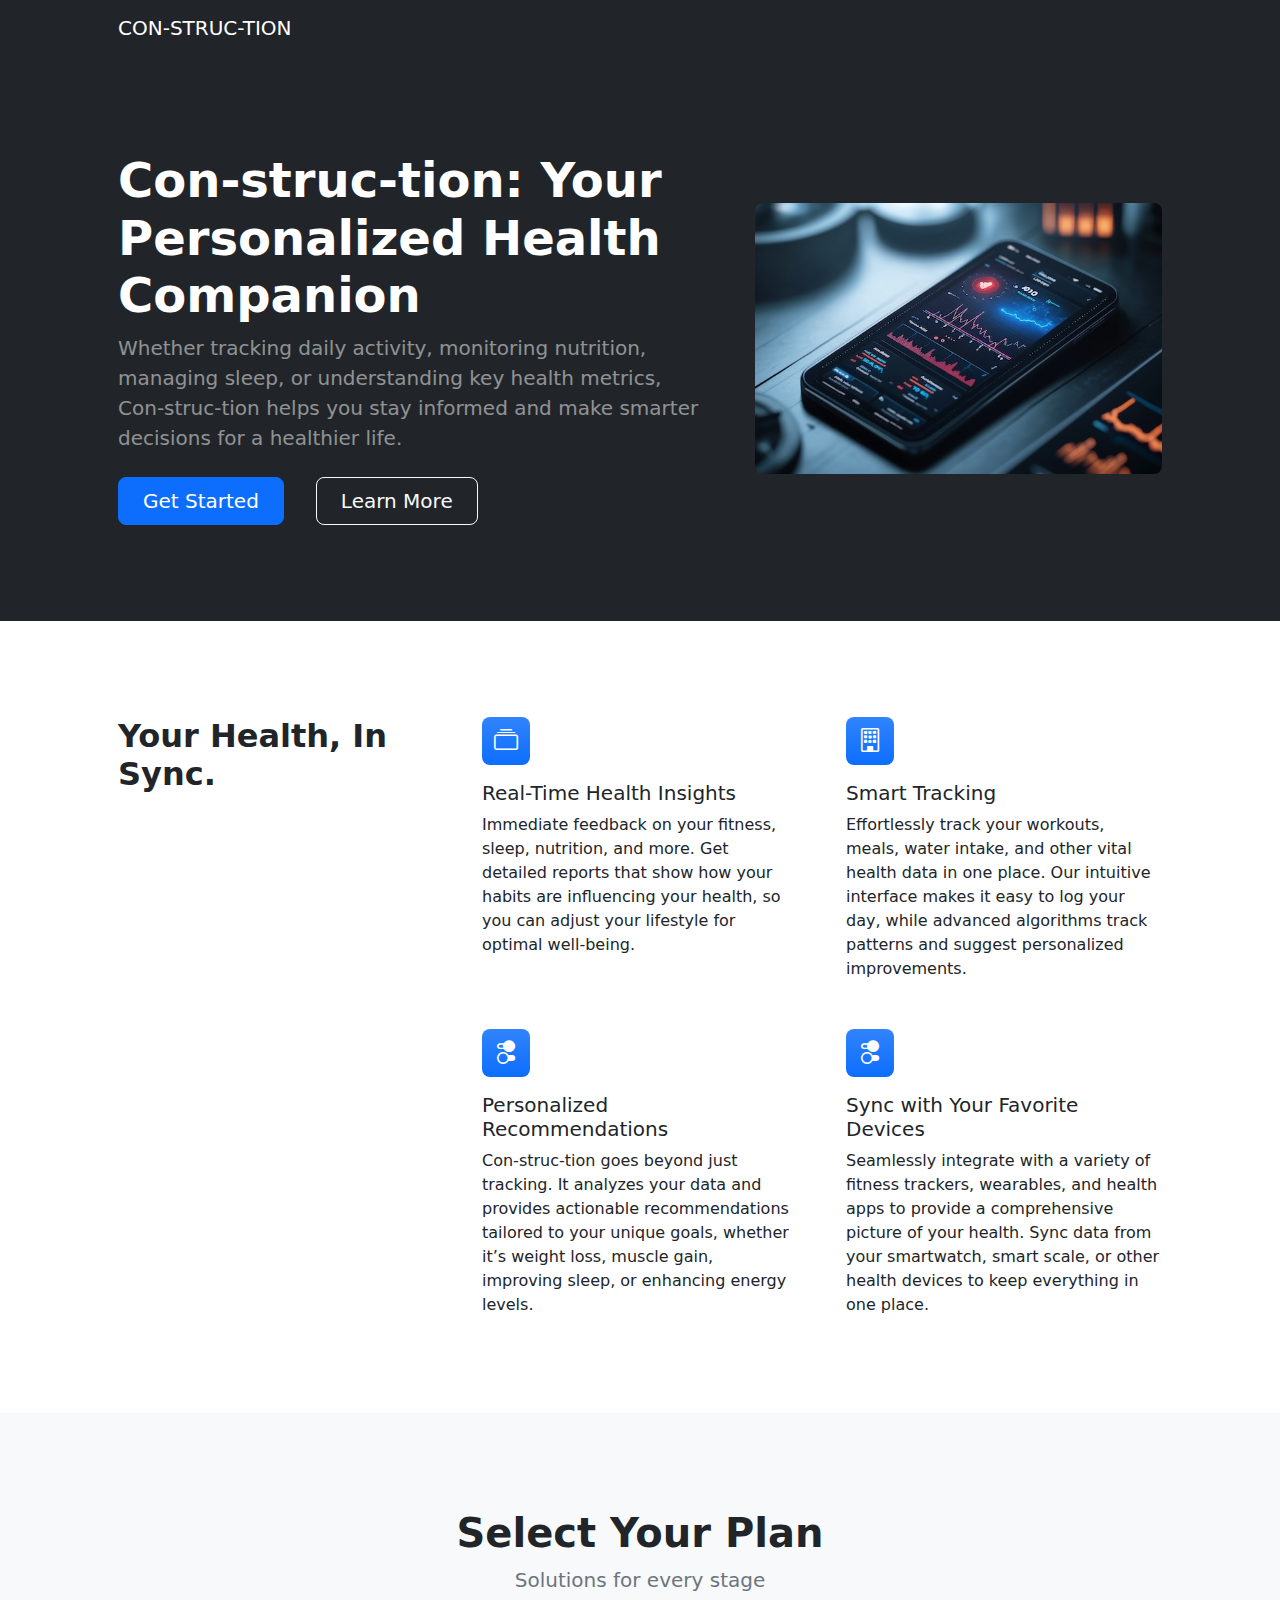
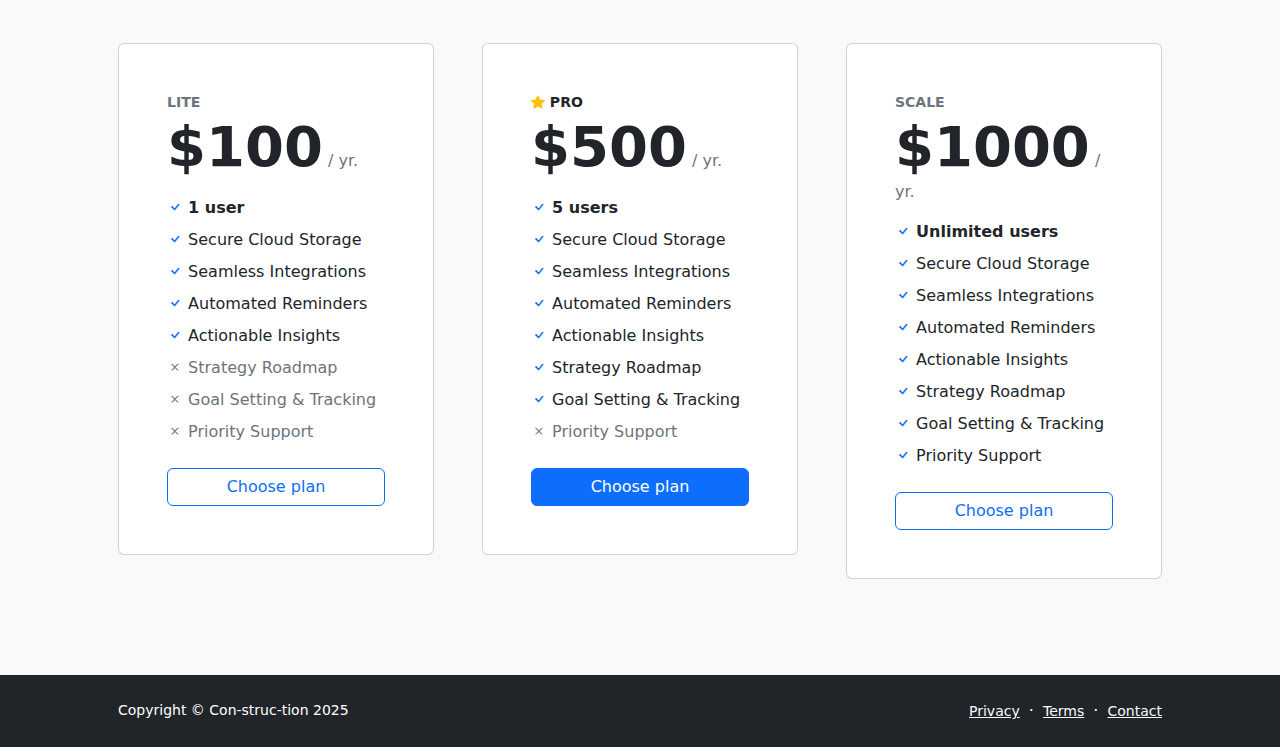
==== index.html @ 45d23bf6 "update" ====
<!DOCTYPE html>
<html lang="en">
    <head>
        <meta charset="utf-8" />
        <meta name="viewport" content="width=device-width, initial-scale=1, shrink-to-fit=no" />
        <meta name="description" content="" />
        <meta name="author" content="" />
        <title>CON-STRUC-TION</title>
        <!-- Favicon-->
        <link rel="icon" type="image/x-icon" href="assets/favicon.png" />
        <!-- Bootstrap icons-->
        <link href="https://cdn.jsdelivr.net/npm/bootstrap-icons@1.5.0/font/bootstrap-icons.css" rel="stylesheet" />
        <!-- Core theme CSS (includes Bootstrap)-->
        <link href="css/styles.css" rel="stylesheet" />
    </head>
    <body class="d-flex flex-column h-100">
        <main class="flex-shrink-0">
            <!-- Navigation-->
            <nav class="navbar navbar-expand-lg navbar-dark bg-dark">
                <div class="container px-5">
                    <a class="navbar-brand" href="index.html">CON-STRUC-TION</a>
                    <button class="navbar-toggler" type="button" data-bs-toggle="collapse" data-bs-target="#navbarSupportedContent" aria-controls="navbarSupportedContent" aria-expanded="false" aria-label="Toggle navigation"><span class="navbar-toggler-icon"></span></button>
                </div>
            </nav>
            <!-- Header-->
            <header class="bg-dark py-5">
                <div class="container px-5">
                    <div class="row gx-5 align-items-center justify-content-center">
                        <div class="col-lg-8 col-xl-7 col-xxl-6">
                            <div class="my-5 text-center text-xl-start">
                                <h1 class="display-5 fw-bolder text-white mb-2">Con-struc-tion: Your Personalized Health Companion</h1>
                                <p class="lead fw-normal text-white-50 mb-4">Whether tracking daily activity, monitoring nutrition, managing sleep, or understanding key health metrics, Con-struc-tion helps you stay informed and make smarter decisions for a healthier life.</p>
                                <div class="d-grid gap-3 d-sm-flex justify-content-sm-center justify-content-xl-start">
                                    <a class="btn btn-primary btn-lg px-4 me-sm-3" href="#pricing">Get Started</a>
                                    <a class="btn btn-outline-light btn-lg px-4" href="#features">Learn More</a>
                                </div>
                            </div>
                        </div>
                        <div class="col-xl-5 col-xxl-6 d-none d-xl-block text-center"><img class="img-fluid rounded-3 my-5" src="assets/mockup.jpg" alt="..." /></div>
                    </div>
                </div>
            </header>
            <!-- Features section-->
            <section class="py-5" id="features">
                <div class="container px-5 my-5">
                    <div class="row gx-5">
                        <div class="col-lg-4 mb-5 mb-lg-0"><h2 class="fw-bolder mb-0">Your Health, In Sync.</h2></div>
                        <div class="col-lg-8">
                            <div class="row gx-5 row-cols-1 row-cols-md-2">
                                <div class="col mb-5 h-100">
                                    <div class="feature bg-primary bg-gradient text-white rounded-3 mb-3"><i class="bi bi-collection"></i></div>
                                    <h2 class="h5">Real-Time Health Insights</h2>
                                    <p class="mb-0">Immediate feedback on your fitness, sleep, nutrition, and more. Get detailed reports that show how your habits are influencing your health, so you can adjust your lifestyle for optimal well-being.</p>
                                </div>
                                <div class="col mb-5 h-100">
                                    <div class="feature bg-primary bg-gradient text-white rounded-3 mb-3"><i class="bi bi-building"></i></div>
                                    <h2 class="h5">Smart Tracking</h2>
                                    <p class="mb-0">Effortlessly track your workouts, meals, water intake, and other vital health data in one place. Our intuitive interface makes it easy to log your day, while advanced algorithms track patterns and suggest personalized improvements.</p>
                                </div>
                                <div class="col mb-5 mb-md-0 h-100">
                                    <div class="feature bg-primary bg-gradient text-white rounded-3 mb-3"><i class="bi bi-toggles2"></i></div>
                                    <h2 class="h5">Personalized Recommendations</h2>
                                    <p class="mb-0">Con-struc-tion goes beyond just tracking. It analyzes your data and provides actionable recommendations tailored to your unique goals, whether it’s weight loss, muscle gain, improving sleep, or enhancing energy levels.</p>
                                </div>
                                <div class="col h-100">
                                    <div class="feature bg-primary bg-gradient text-white rounded-3 mb-3"><i class="bi bi-toggles2"></i></div>
                                    <h2 class="h5">Sync with Your Favorite Devices</h2>
                                    <p class="mb-0">Seamlessly integrate with a variety of fitness trackers, wearables, and health apps to provide a comprehensive picture of your health. Sync data from your smartwatch, smart scale, or other health devices to keep everything in one place.</p>
                                </div>
                            </div>
                        </div>
                    </div>
                </div>
            </section>
            <!-- Pricing section-->
            <section class="bg-light py-5" id="pricing">
                <div class="container px-5 my-5">
                    <div class="text-center mb-5">
                        <h1 class="fw-bolder">Select Your Plan</h1>
                        <p class="lead fw-normal text-muted mb-0">Solutions for every stage</p>
                    </div>
                    <div class="row gx-5 justify-content-center">
                        <!-- Pricing card free-->
                        <div class="col-lg-6 col-xl-4">
                            <div class="card mb-5 mb-xl-0">
                                <div class="card-body p-5">
                                    <div class="small text-uppercase fw-bold text-muted">Lite</div>
                                    <div class="mb-3">
                                        <span class="display-4 fw-bold">$100</span>
                                        <span class="text-muted">/ yr.</span>
                                    </div>
                                    <ul class="list-unstyled mb-4">
                                        <li class="mb-2">
                                            <i class="bi bi-check text-primary"></i>
                                            <strong>1 user</strong>
                                        </li>
                                        <li class="mb-2">
                                            <i class="bi bi-check text-primary"></i>
                                            Secure Cloud Storage
                                        </li>
                                        <li class="mb-2">
                                            <i class="bi bi-check text-primary"></i>
                                            Seamless Integrations
                                        </li>
                                        <li class="mb-2">
                                            <i class="bi bi-check text-primary"></i>
                                            Automated Reminders
                                        </li>
                                        <li class="mb-2">
                                            <i class="bi bi-check text-primary"></i>
                                            Actionable Insights
                                        </li>
                                        <li class="mb-2 text-muted">
                                            <i class="bi bi-x"></i>
                                            Strategy Roadmap 
                                        </li>
                                        <li class="mb-2 text-muted">
                                            <i class="bi bi-x"></i>
                                            Goal Setting & Tracking
                                        </li>
                                        <li class="mb-2 text-muted">
                                            <i class="bi bi-x"></i>
                                            Priority Support
                                        </li>
                                    </ul>
                                    <div class="d-grid"><a class="btn btn-outline-primary" href="https://buy.stripe.com/28oaI07kj7Fk07eeUW">Choose plan</a></div>
                                </div>
                            </div>
                        </div>
                        <!-- Pricing card pro-->
                        <div class="col-lg-6 col-xl-4">
                            <div class="card mb-5 mb-xl-0">
                                <div class="card-body p-5">
                                    <div class="small text-uppercase fw-bold">
                                        <i class="bi bi-star-fill text-warning"></i>
                                        Pro
                                    </div>
                                    <div class="mb-3">
                                        <span class="display-4 fw-bold">$500</span>
                                        <span class="text-muted">/ yr.</span>
                                    </div>
                                    <ul class="list-unstyled mb-4">
                                        <li class="mb-2">
                                            <i class="bi bi-check text-primary"></i>
                                            <strong>5 users</strong>
                                        </li>
                                        <li class="mb-2">
                                            <i class="bi bi-check text-primary"></i>
                                            Secure Cloud Storage
                                        </li>
                                        <li class="mb-2">
                                            <i class="bi bi-check text-primary"></i>
                                            Seamless Integrations
                                        </li>
                                        <li class="mb-2">
                                            <i class="bi bi-check text-primary"></i>
                                            Automated Reminders
                                        </li>
                                        <li class="mb-2">
                                            <i class="bi bi-check text-primary"></i>
                                            Actionable Insights
                                        </li>
                                        <li class="mb-2">
                                            <i class="bi bi-check text-primary"></i>
                                            Strategy Roadmap 
                                        </li>
                                        <li class="mb-2">
                                            <i class="bi bi-check text-primary"></i>
                                            Goal Setting & Tracking
                                        </li>
                                        <li class="mb-2 text-muted">
                                            <i class="bi bi-x"></i>
                                            Priority Support
                                        </li>
                                    </ul>
                                    <div class="d-grid"><a class="btn btn-primary" href="https://buy.stripe.com/9AQ03m3432l0dY47st">Choose plan</a></div>
                                </div>
                            </div>
                        </div>
                        <!-- Pricing card enterprise-->
                        <div class="col-lg-6 col-xl-4">
                            <div class="card">
                                <div class="card-body p-5">
                                    <div class="small text-uppercase fw-bold text-muted">Scale</div>
                                    <div class="mb-3">
                                        <span class="display-4 fw-bold">$1000</span>
                                        <span class="text-muted">/ yr.</span>
                                    </div>
                                    <ul class="list-unstyled mb-4">
                                        <li class="mb-2">
                                            <i class="bi bi-check text-primary"></i>
                                            <strong>Unlimited users</strong>
                                        </li>
                                        <li class="mb-2">
                                            <i class="bi bi-check text-primary"></i>
                                            Secure Cloud Storage
                                        </li>
                                        <li class="mb-2">
                                            <i class="bi bi-check text-primary"></i>
                                            Seamless Integrations
                                        </li>
                                        <li class="mb-2">
                                            <i class="bi bi-check text-primary"></i>
                                            Automated Reminders
                                        </li>
                                        <li class="mb-2">
                                            <i class="bi bi-check text-primary"></i>
                                            Actionable Insights
                                        </li>
                                        <li class="mb-2">
                                            <i class="bi bi-check text-primary"></i>
                                            Strategy Roadmap 
                                        </li>
                                        <li class="mb-2">
                                            <i class="bi bi-check text-primary"></i>
                                            Goal Setting & Tracking
                                        </li>
                                        <li class="mb-2">
                                            <i class="bi bi-check text-primary"></i>
                                            Priority Support
                                        </li>
                                    </ul>
                                    <div class="d-grid"><a class="btn btn-outline-primary" href="https://buy.stripe.com/14k8zSdIHf7M7zG8ww">Choose plan</a></div>
                                </div>
                            </div>
                        </div>
                    </div>
                </div>
            </section>
            <!-- Blog preview section
            <section class="py-5">
                <div class="container px-5 my-5">
                    <div class="row gx-5 justify-content-center">
                        <div class="col-lg-8 col-xl-6">
                            <div class="text-center">
                                <h2 class="fw-bolder">From our blog</h2>
                                <p class="lead fw-normal text-muted mb-5">Lorem ipsum, dolor sit amet consectetur adipisicing elit. Eaque fugit ratione dicta mollitia. Officiis ad.</p>
                            </div>
                        </div>
                    </div>
                    <div class="row gx-5">
                        <div class="col-lg-4 mb-5">
                            <div class="card h-100 shadow border-0">
                                <img class="card-img-top" src="https://dummyimage.com/600x350/ced4da/6c757d" alt="..." />
                                <div class="card-body p-4">
                                    <div class="badge bg-primary bg-gradient rounded-pill mb-2">News</div>
                                    <a class="text-decoration-none link-dark stretched-link" href="#!"><h5 class="card-title mb-3">Blog post title</h5></a>
                                    <p class="card-text mb-0">Some quick example text to build on the card title and make up the bulk of the card's content.</p>
                                </div>
                                <div class="card-footer p-4 pt-0 bg-transparent border-top-0">
                                    <div class="d-flex align-items-end justify-content-between">
                                        <div class="d-flex align-items-center">
                                            <img class="rounded-circle me-3" src="https://dummyimage.com/40x40/ced4da/6c757d" alt="..." />
                                            <div class="small">
                                                <div class="fw-bold">Kelly Rowan</div>
                                                <div class="text-muted">March 12, 2023 &middot; 6 min read</div>
                                            </div>
                                        </div>
                                    </div>
                                </div>
                            </div>
                        </div>
                        <div class="col-lg-4 mb-5">
                            <div class="card h-100 shadow border-0">
                                <img class="card-img-top" src="https://dummyimage.com/600x350/adb5bd/495057" alt="..." />
                                <div class="card-body p-4">
                                    <div class="badge bg-primary bg-gradient rounded-pill mb-2">Media</div>
                                    <a class="text-decoration-none link-dark stretched-link" href="#!"><h5 class="card-title mb-3">Another blog post title</h5></a>
                                    <p class="card-text mb-0">This text is a bit longer to illustrate the adaptive height of each card. Some quick example text to build on the card title and make up the bulk of the card's content.</p>
                                </div>
                                <div class="card-footer p-4 pt-0 bg-transparent border-top-0">
                                    <div class="d-flex align-items-end justify-content-between">
                                        <div class="d-flex align-items-center">
                                            <img class="rounded-circle me-3" src="https://dummyimage.com/40x40/ced4da/6c757d" alt="..." />
                                            <div class="small">
                                                <div class="fw-bold">Josiah Barclay</div>
                                                <div class="text-muted">March 23, 2023 &middot; 4 min read</div>
                                            </div>
                                        </div>
                                    </div>
                                </div>
                            </div>
                        </div>
                        <div class="col-lg-4 mb-5">
                            <div class="card h-100 shadow border-0">
                                <img class="card-img-top" src="https://dummyimage.com/600x350/6c757d/343a40" alt="..." />
                                <div class="card-body p-4">
                                    <div class="badge bg-primary bg-gradient rounded-pill mb-2">News</div>
                                    <a class="text-decoration-none link-dark stretched-link" href="#!"><h5 class="card-title mb-3">The last blog post title is a little bit longer than the others</h5></a>
                                    <p class="card-text mb-0">Some more quick example text to build on the card title and make up the bulk of the card's content.</p>
                                </div>
                                <div class="card-footer p-4 pt-0 bg-transparent border-top-0">
                                    <div class="d-flex align-items-end justify-content-between">
                                        <div class="d-flex align-items-center">
                                            <img class="rounded-circle me-3" src="https://dummyimage.com/40x40/ced4da/6c757d" alt="..." />
                                            <div class="small">
                                                <div class="fw-bold">Evelyn Martinez</div>
                                                <div class="text-muted">April 2, 2023 &middot; 10 min read</div>
                                            </div>
                                        </div>
                                    </div>
                                </div>
                            </div>
                        </div>
                    </div>
                    <!-- Call to action
                    <aside class="bg-primary bg-gradient rounded-3 p-4 p-sm-5 mt-5">
                        <div class="d-flex align-items-center justify-content-between flex-column flex-xl-row text-center text-xl-start">
                            <div class="mb-4 mb-xl-0">
                                <div class="fs-3 fw-bold text-white">New products, delivered to you.</div>
                                <div class="text-white-50">Sign up for our newsletter for the latest updates.</div>
                            </div>
                            <div class="ms-xl-4">
                                <div class="input-group mb-2">
                                    <input class="form-control" type="text" placeholder="Email address..." aria-label="Email address..." aria-describedby="button-newsletter" />
                                    <button class="btn btn-outline-light" id="button-newsletter" type="button">Sign up</button>
                                </div>
                                <div class="small text-white-50">We care about privacy, and will never share your data.</div>
                            </div>
                        </div>
                    </aside>
                </div>
            </section-->
        </main>
        <!-- Footer-->
        <footer class="bg-dark py-4 mt-auto">
            <div class="container px-5">
                <div class="row align-items-center justify-content-between flex-column flex-sm-row">
                    <div class="col-auto"><div class="small m-0 text-white">Copyright &copy; Con-struc-tion 2025</div></div>
                    <div class="col-auto">
                        <a class="link-light small" href="#!">Privacy</a>
                        <span class="text-white mx-1">&middot;</span>
                        <a class="link-light small" href="#!">Terms</a>
                        <span class="text-white mx-1">&middot;</span>
                        <a class="link-light small" href="mailto:nolan@nolan-smith.com">Contact</a>
                    </div>
                </div>
            </div>
        </footer>
        <!-- Bootstrap core JS-->
        <script src="https://cdn.jsdelivr.net/npm/bootstrap@5.2.3/dist/js/bootstrap.bundle.min.js"></script>
        <!-- Core theme JS-->
        <script src="js/scripts.js"></script>
        <!-- Stripe Pricing-->
        <script async src=“https://js.stripe.com/v3/pricing-table.js”></script>
    </body>
</html>
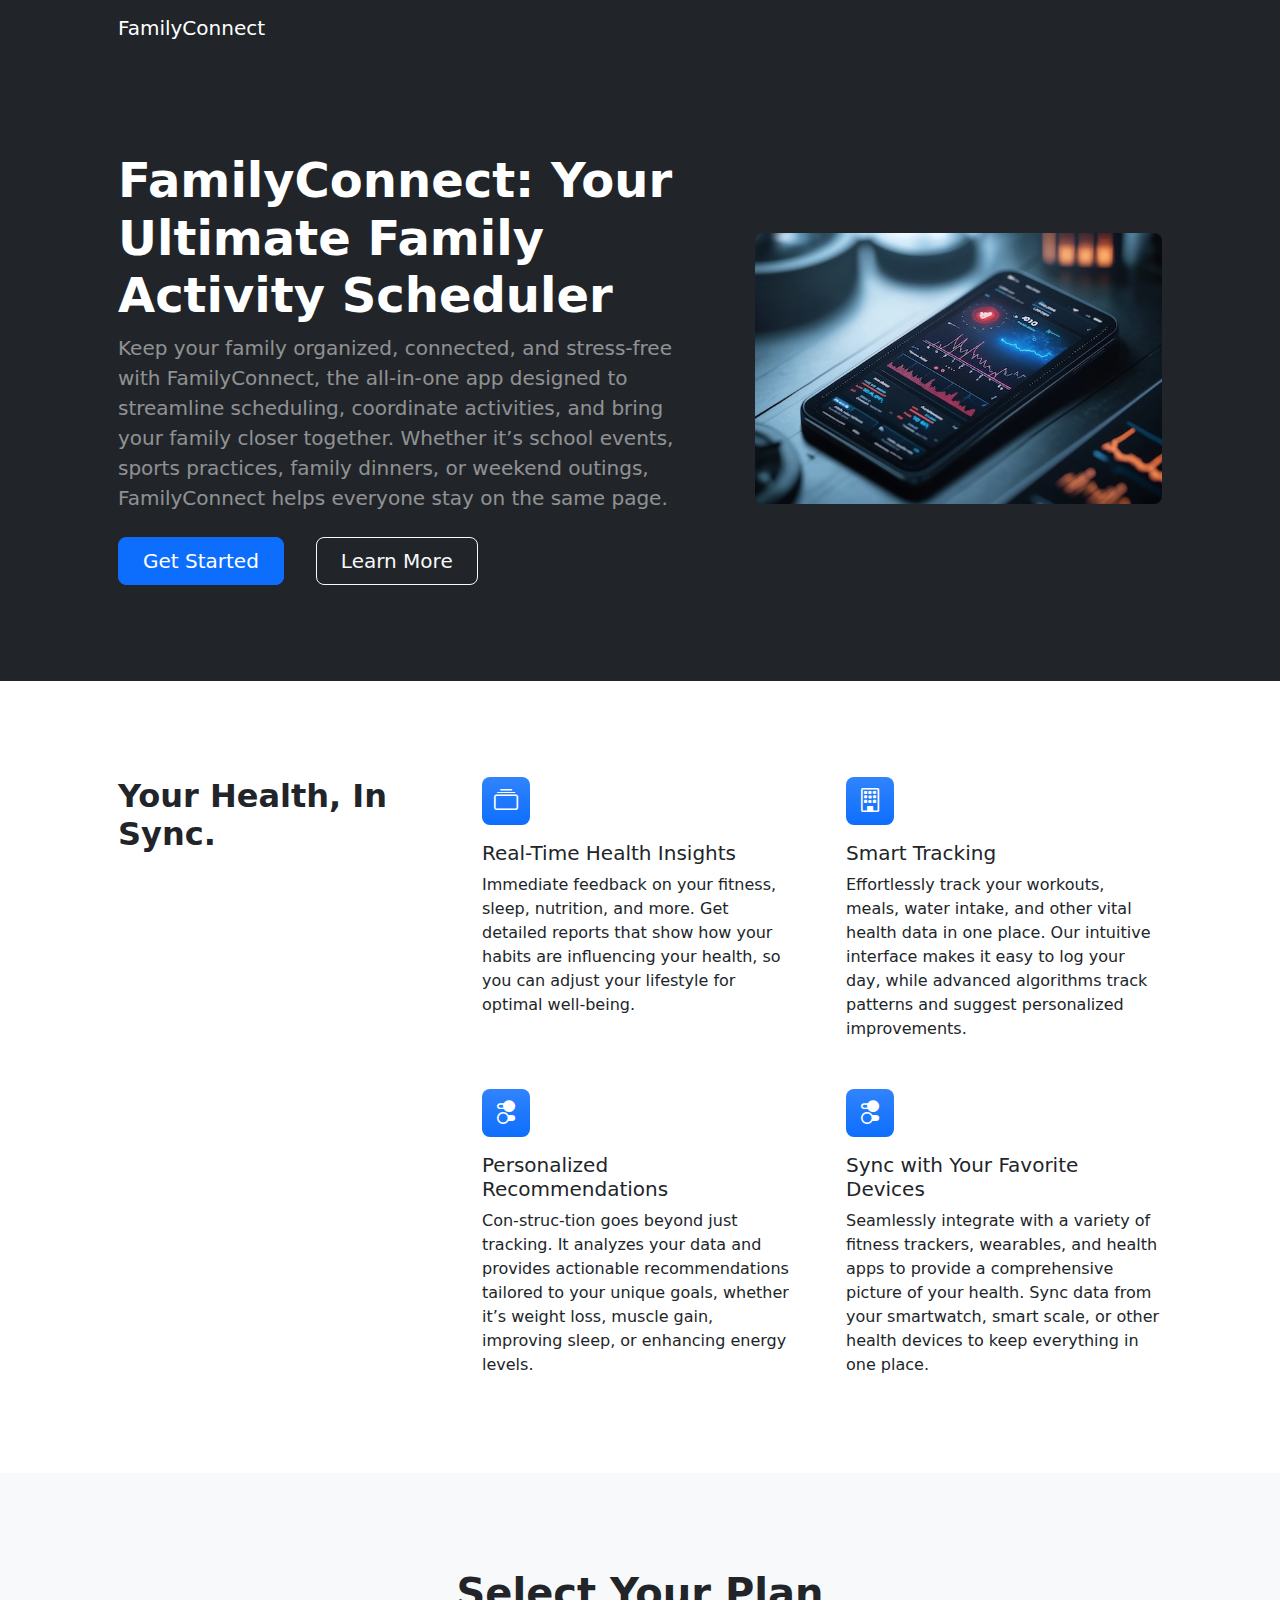
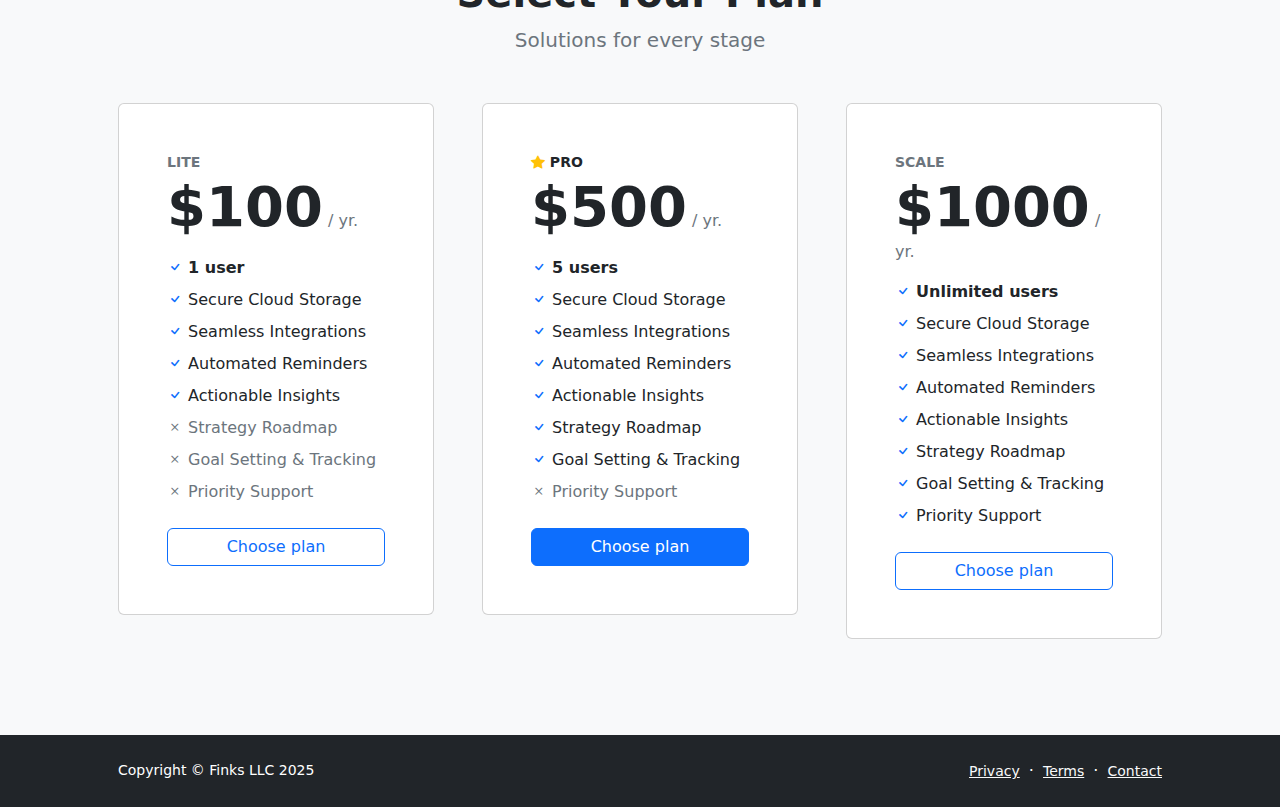
==== commit 49a2d1b1: "update" ====
--- a/index.html
+++ b/index.html
@@ -5,7 +5,7 @@
         <meta name="viewport" content="width=device-width, initial-scale=1, shrink-to-fit=no" />
         <meta name="description" content="" />
         <meta name="author" content="" />
-        <title>CON-STRUC-TION</title>
+        <title>FamilyConnect</title>
         <!-- Favicon-->
         <link rel="icon" type="image/x-icon" href="assets/favicon.png" />
         <!-- Bootstrap icons-->
@@ -18,7 +18,7 @@
             <!-- Navigation-->
             <nav class="navbar navbar-expand-lg navbar-dark bg-dark">
                 <div class="container px-5">
-                    <a class="navbar-brand" href="index.html">CON-STRUC-TION</a>
+                    <a class="navbar-brand" href="index.html">FamilyConnect</a>
                     <button class="navbar-toggler" type="button" data-bs-toggle="collapse" data-bs-target="#navbarSupportedContent" aria-controls="navbarSupportedContent" aria-expanded="false" aria-label="Toggle navigation"><span class="navbar-toggler-icon"></span></button>
                 </div>
             </nav>
@@ -28,8 +28,8 @@
                     <div class="row gx-5 align-items-center justify-content-center">
                         <div class="col-lg-8 col-xl-7 col-xxl-6">
                             <div class="my-5 text-center text-xl-start">
-                                <h1 class="display-5 fw-bolder text-white mb-2">Con-struc-tion: Your Personalized Health Companion</h1>
-                                <p class="lead fw-normal text-white-50 mb-4">Whether tracking daily activity, monitoring nutrition, managing sleep, or understanding key health metrics, Con-struc-tion helps you stay informed and make smarter decisions for a healthier life.</p>
+                                <h1 class="display-5 fw-bolder text-white mb-2">FamilyConnect: Your Ultimate Family Activity Scheduler</h1>
+                                <p class="lead fw-normal text-white-50 mb-4">Keep your family organized, connected, and stress-free with FamilyConnect, the all-in-one app designed to streamline scheduling, coordinate activities, and bring your family closer together. Whether it’s school events, sports practices, family dinners, or weekend outings, FamilyConnect helps everyone stay on the same page.</p>
                                 <div class="d-grid gap-3 d-sm-flex justify-content-sm-center justify-content-xl-start">
                                     <a class="btn btn-primary btn-lg px-4 me-sm-3" href="#pricing">Get Started</a>
                                     <a class="btn btn-outline-light btn-lg px-4" href="#features">Learn More</a>
@@ -326,13 +326,13 @@
         <footer class="bg-dark py-4 mt-auto">
             <div class="container px-5">
                 <div class="row align-items-center justify-content-between flex-column flex-sm-row">
-                    <div class="col-auto"><div class="small m-0 text-white">Copyright &copy; Con-struc-tion 2025</div></div>
+                    <div class="col-auto"><div class="small m-0 text-white">Copyright &copy; Finks LLC 2025</div></div>
                     <div class="col-auto">
                         <a class="link-light small" href="#!">Privacy</a>
                         <span class="text-white mx-1">&middot;</span>
                         <a class="link-light small" href="#!">Terms</a>
                         <span class="text-white mx-1">&middot;</span>
-                        <a class="link-light small" href="mailto:nolan@nolan-smith.com">Contact</a>
+                        <a class="link-light small" href="mailto:thefinkenbinders@gmail.com">Contact</a>
                     </div>
                 </div>
             </div>
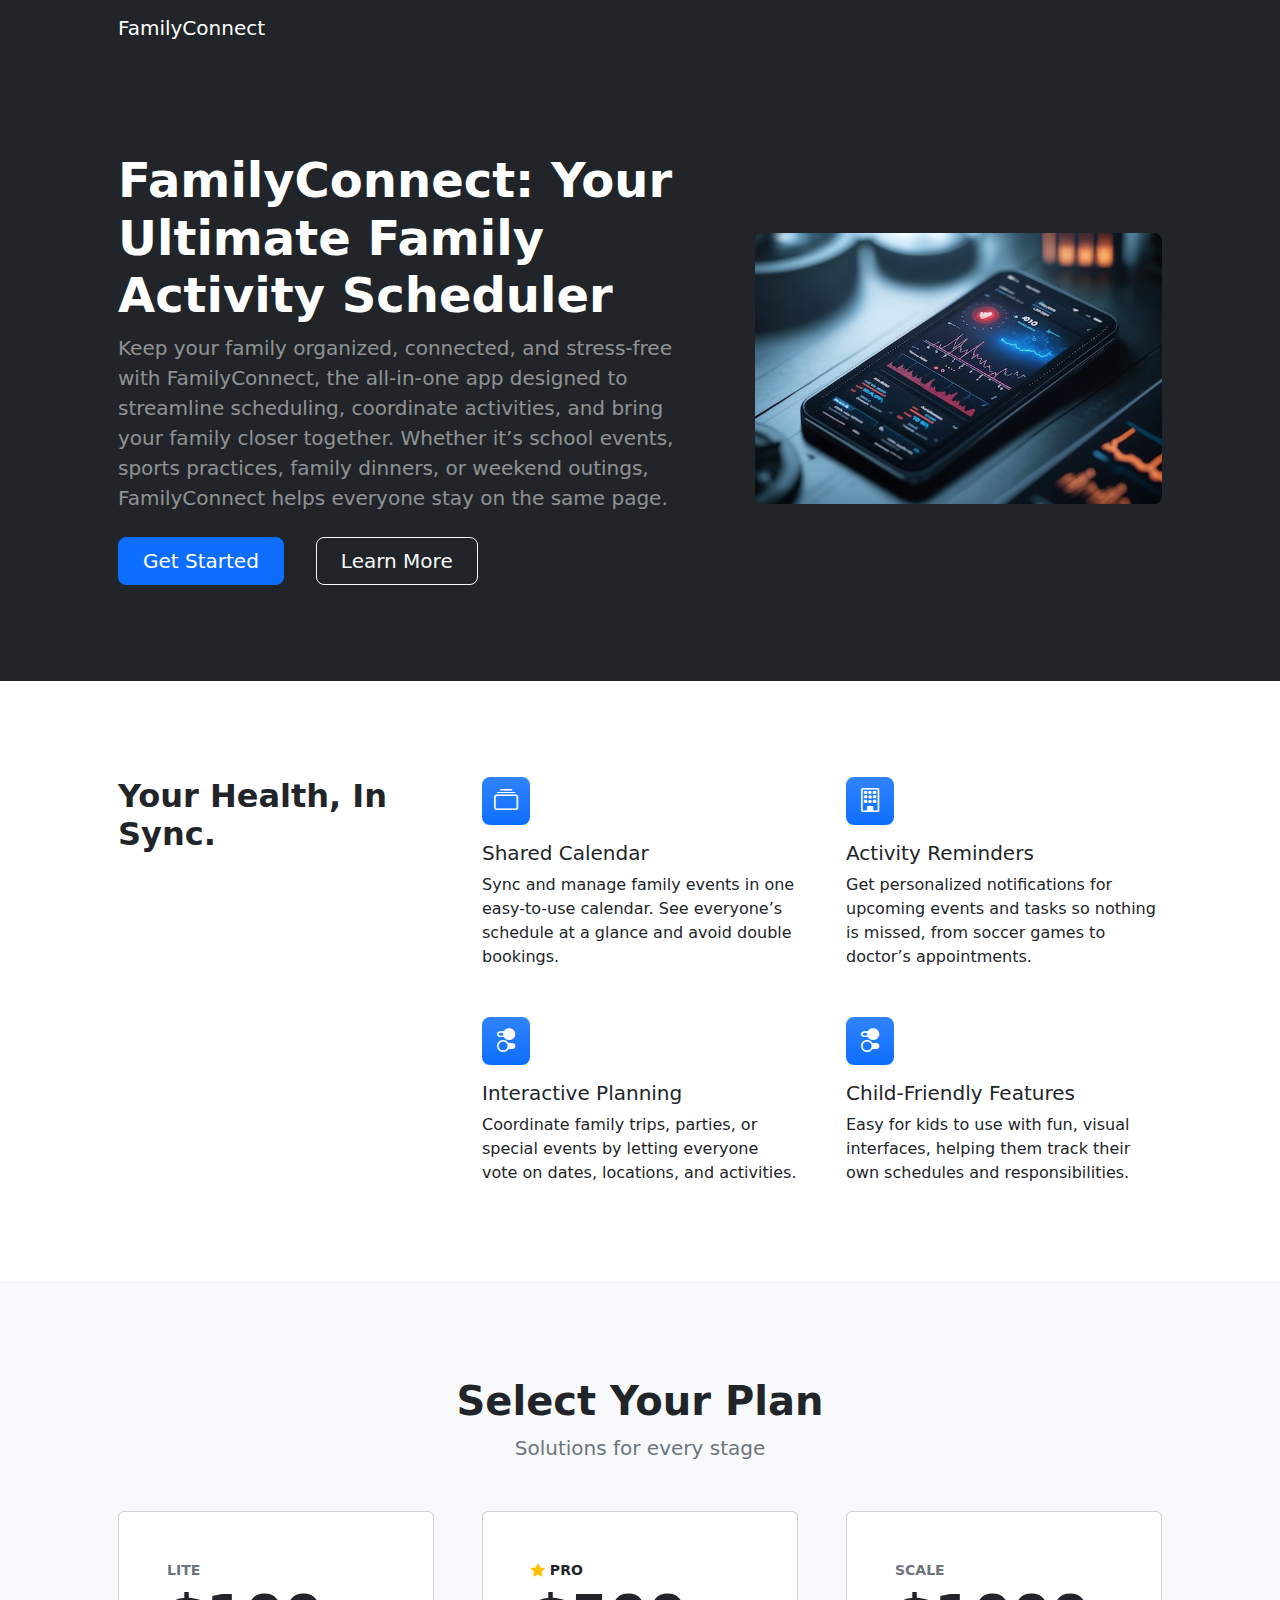
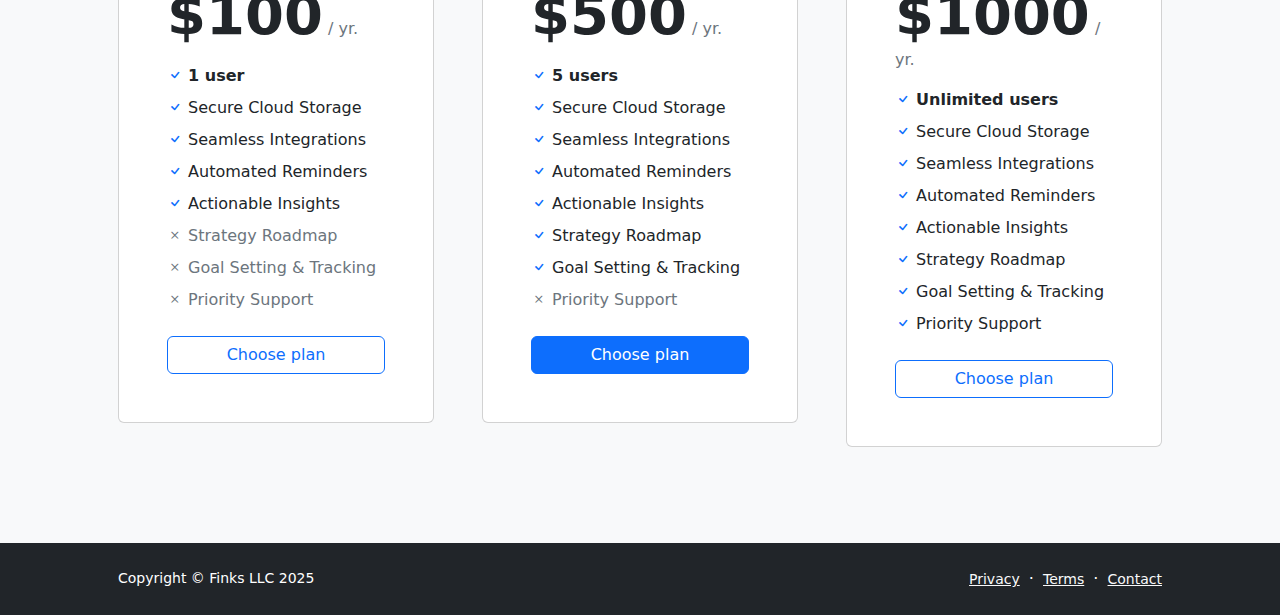
==== commit 77854597: "Update index.html" ====
--- a/index.html
+++ b/index.html
@@ -49,23 +49,23 @@
                             <div class="row gx-5 row-cols-1 row-cols-md-2">
                                 <div class="col mb-5 h-100">
                                     <div class="feature bg-primary bg-gradient text-white rounded-3 mb-3"><i class="bi bi-collection"></i></div>
-                                    <h2 class="h5">Real-Time Health Insights</h2>
-                                    <p class="mb-0">Immediate feedback on your fitness, sleep, nutrition, and more. Get detailed reports that show how your habits are influencing your health, so you can adjust your lifestyle for optimal well-being.</p>
+                                    <h2 class="h5">Shared Calendar</h2>
+                                    <p class="mb-0">Sync and manage family events in one easy-to-use calendar. See everyone’s schedule at a glance and avoid double bookings.</p>
                                 </div>
                                 <div class="col mb-5 h-100">
                                     <div class="feature bg-primary bg-gradient text-white rounded-3 mb-3"><i class="bi bi-building"></i></div>
-                                    <h2 class="h5">Smart Tracking</h2>
-                                    <p class="mb-0">Effortlessly track your workouts, meals, water intake, and other vital health data in one place. Our intuitive interface makes it easy to log your day, while advanced algorithms track patterns and suggest personalized improvements.</p>
+                                    <h2 class="h5">Activity Reminders</h2>
+                                    <p class="mb-0">Get personalized notifications for upcoming events and tasks so nothing is missed, from soccer games to doctor’s appointments.</p>
                                 </div>
                                 <div class="col mb-5 mb-md-0 h-100">
                                     <div class="feature bg-primary bg-gradient text-white rounded-3 mb-3"><i class="bi bi-toggles2"></i></div>
-                                    <h2 class="h5">Personalized Recommendations</h2>
-                                    <p class="mb-0">Con-struc-tion goes beyond just tracking. It analyzes your data and provides actionable recommendations tailored to your unique goals, whether it’s weight loss, muscle gain, improving sleep, or enhancing energy levels.</p>
+                                    <h2 class="h5">Interactive Planning</h2>
+                                    <p class="mb-0">Coordinate family trips, parties, or special events by letting everyone vote on dates, locations, and activities.</p>
                                 </div>
                                 <div class="col h-100">
                                     <div class="feature bg-primary bg-gradient text-white rounded-3 mb-3"><i class="bi bi-toggles2"></i></div>
-                                    <h2 class="h5">Sync with Your Favorite Devices</h2>
-                                    <p class="mb-0">Seamlessly integrate with a variety of fitness trackers, wearables, and health apps to provide a comprehensive picture of your health. Sync data from your smartwatch, smart scale, or other health devices to keep everything in one place.</p>
+                                    <h2 class="h5">Child-Friendly Features</h2>
+                                    <p class="mb-0">Easy for kids to use with fun, visual interfaces, helping them track their own schedules and responsibilities.</p>
                                 </div>
                             </div>
                         </div>
@@ -123,7 +123,7 @@
                                             Priority Support
                                         </li>
                                     </ul>
-                                    <div class="d-grid"><a class="btn btn-outline-primary" href="https://buy.stripe.com/28oaI07kj7Fk07eeUW">Choose plan</a></div>
+                                    <div class="d-grid"><a class="btn btn-outline-primary" href="https://buy.stripe.com/14kdTe6bkdjh8xO002">Choose plan</a></div>
                                 </div>
                             </div>
                         </div>
@@ -173,7 +173,7 @@
                                             Priority Support
                                         </li>
                                     </ul>
-                                    <div class="d-grid"><a class="btn btn-primary" href="https://buy.stripe.com/9AQ03m3432l0dY47st">Choose plan</a></div>
+                                    <div class="d-grid"><a class="btn btn-primary" href="https://buy.stripe.com/14k8yU7fo7YX3dueUV">Choose plan</a></div>
                                 </div>
                             </div>
                         </div>
@@ -220,7 +220,7 @@
                                             Priority Support
                                         </li>
                                     </ul>
-                                    <div class="d-grid"><a class="btn btn-outline-primary" href="https://buy.stripe.com/14k8zSdIHf7M7zG8ww">Choose plan</a></div>
+                                    <div class="d-grid"><a class="btn btn-outline-primary" href="https://buy.stripe.com/cN216sdDM93115m9AA">Choose plan</a></div>
                                 </div>
                             </div>
                         </div>
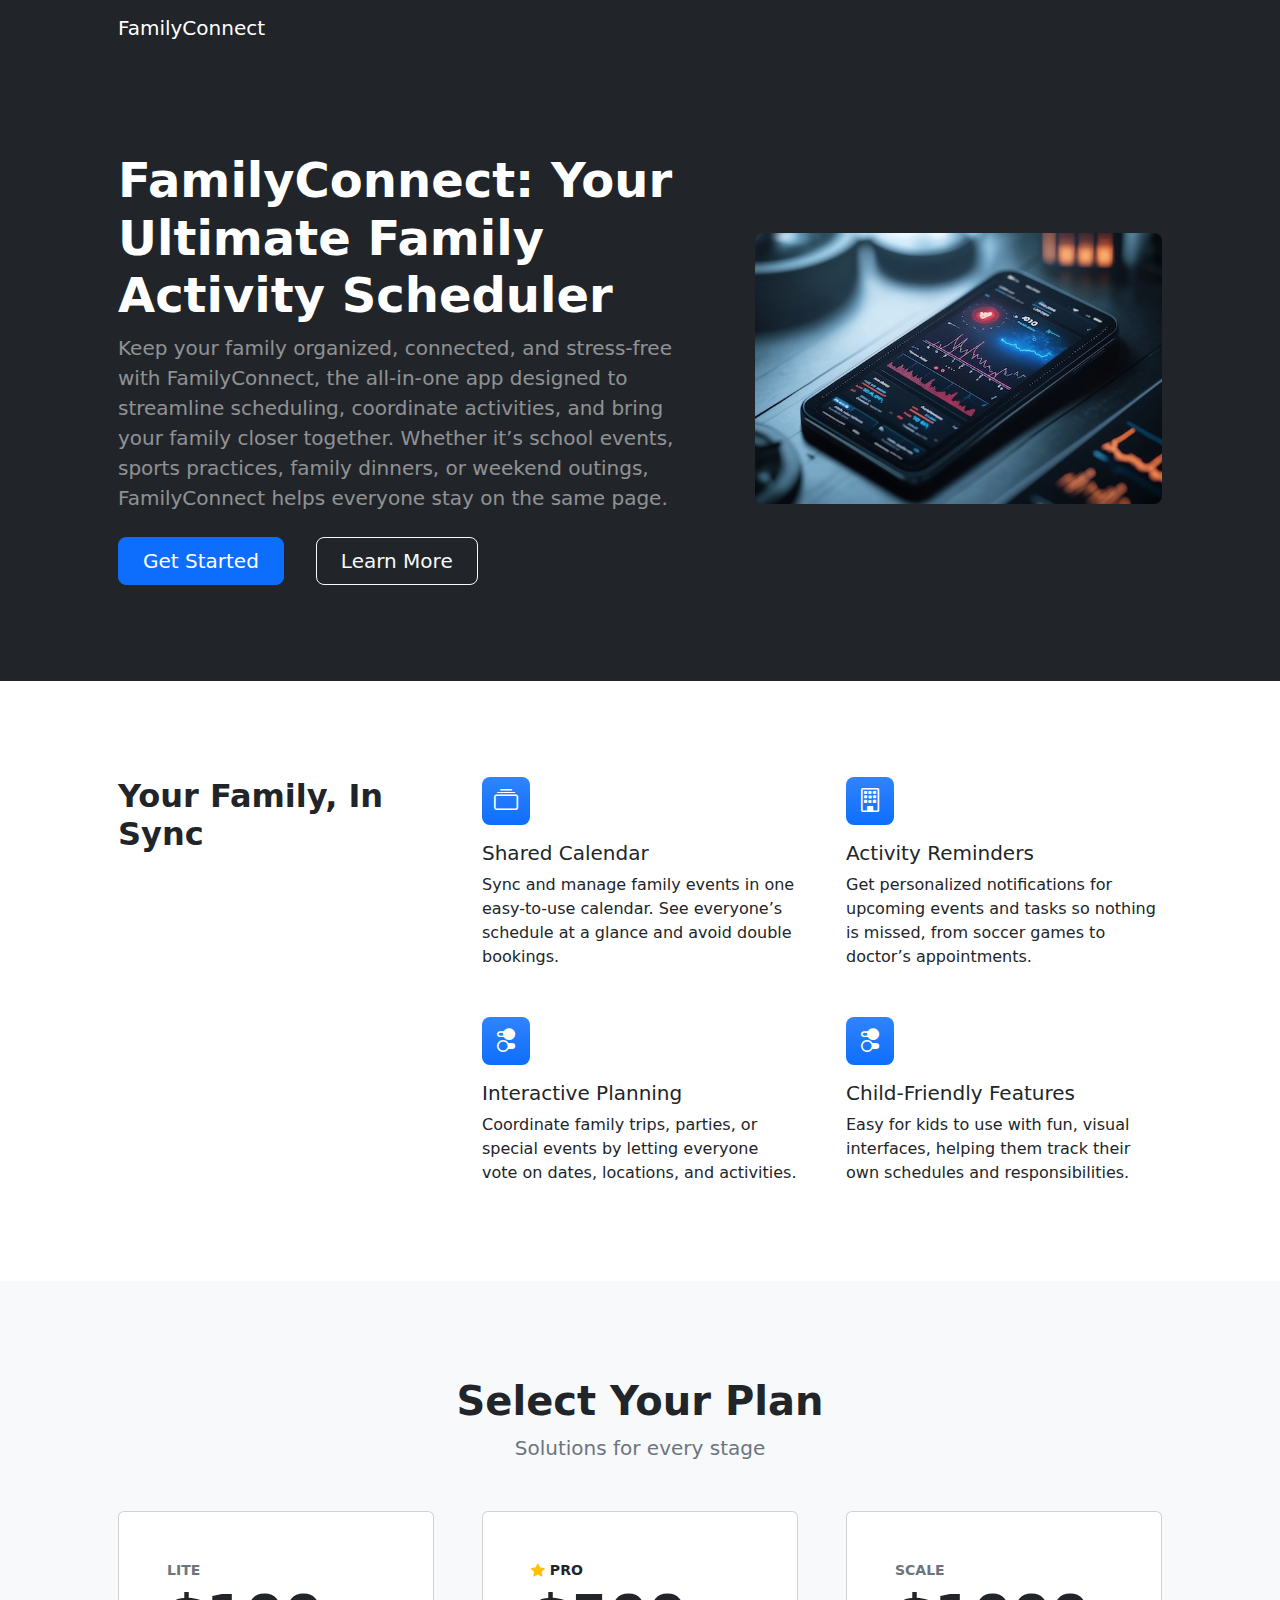
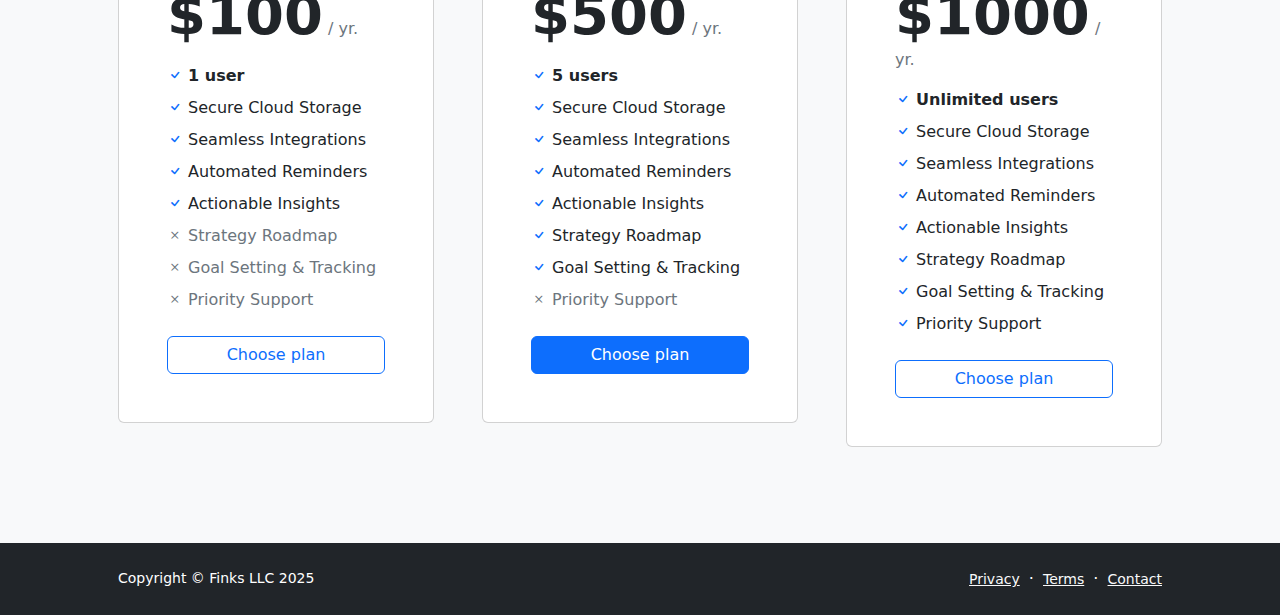
==== commit 0a935a17: "Update index.html" ====
--- a/index.html
+++ b/index.html
@@ -44,7 +44,7 @@
             <section class="py-5" id="features">
                 <div class="container px-5 my-5">
                     <div class="row gx-5">
-                        <div class="col-lg-4 mb-5 mb-lg-0"><h2 class="fw-bolder mb-0">Your Health, In Sync.</h2></div>
+                        <div class="col-lg-4 mb-5 mb-lg-0"><h2 class="fw-bolder mb-0">Your Family, In Sync</h2></div>
                         <div class="col-lg-8">
                             <div class="row gx-5 row-cols-1 row-cols-md-2">
                                 <div class="col mb-5 h-100">
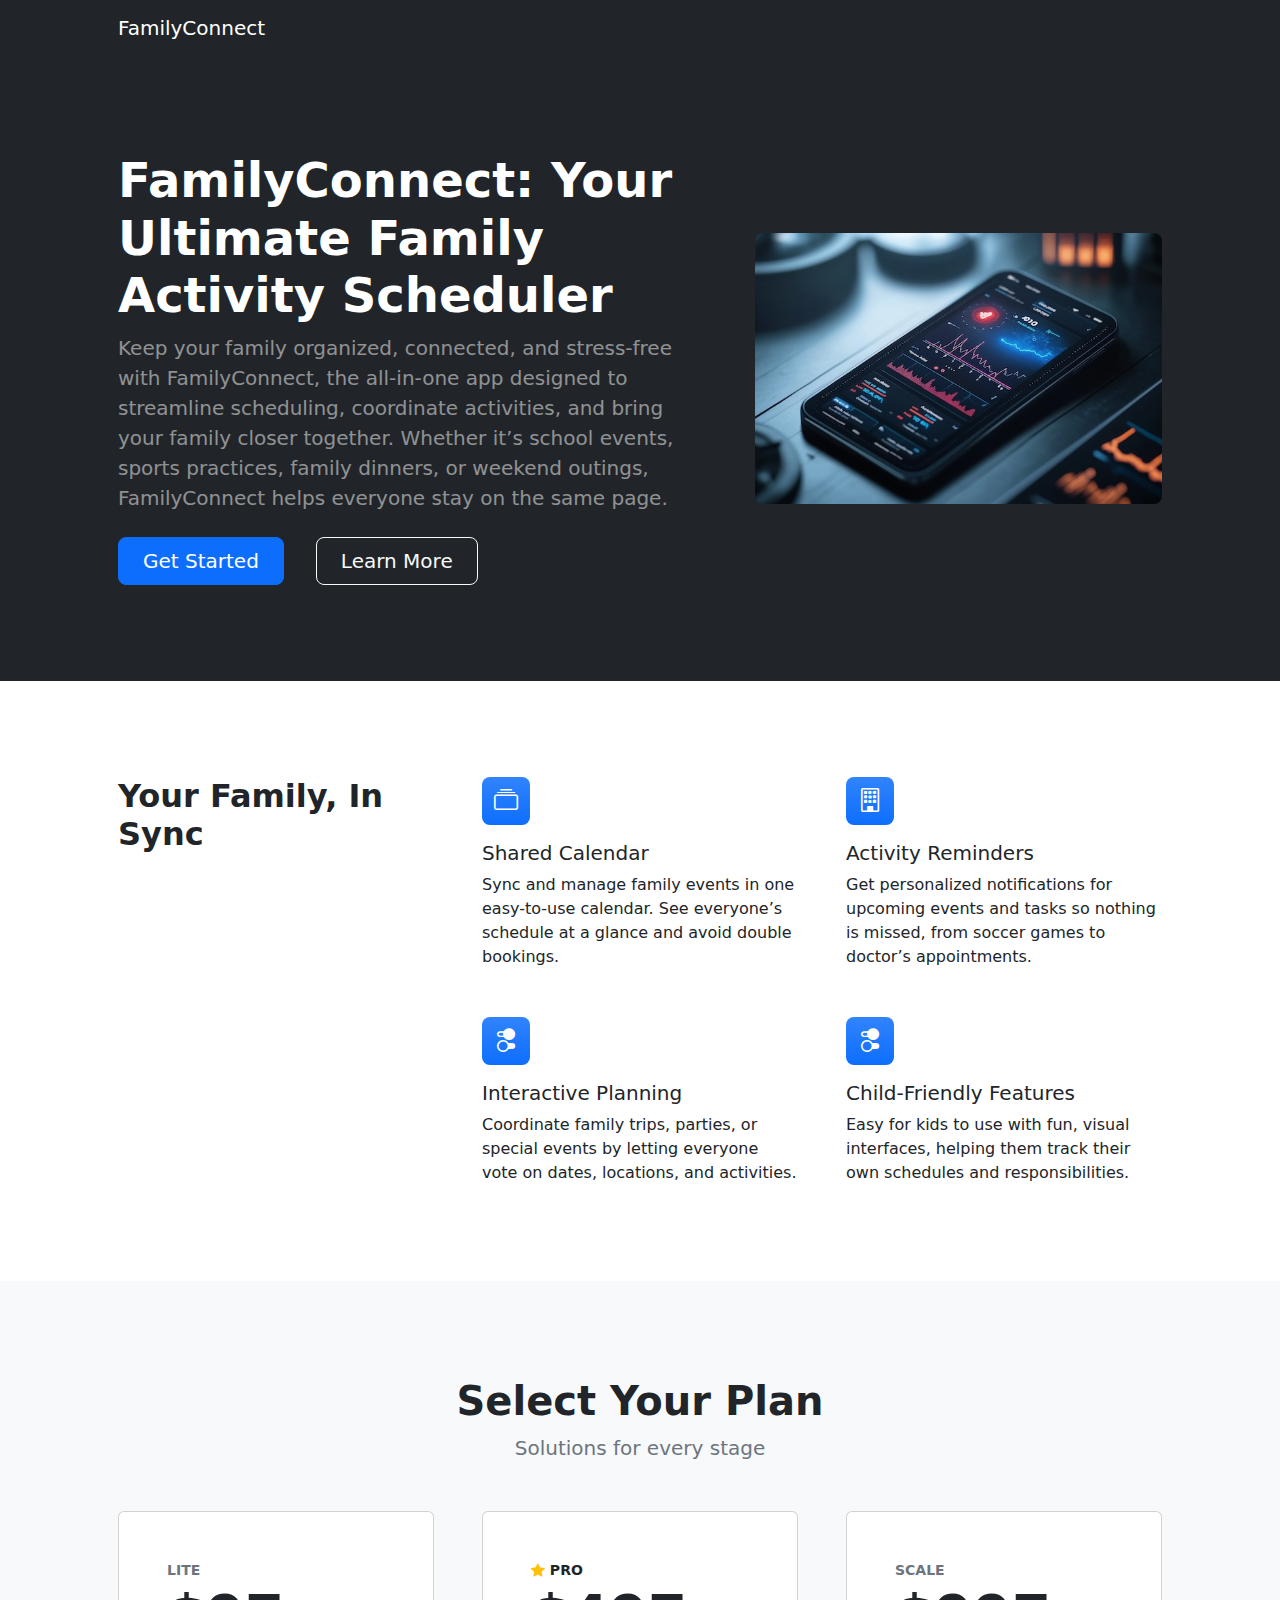
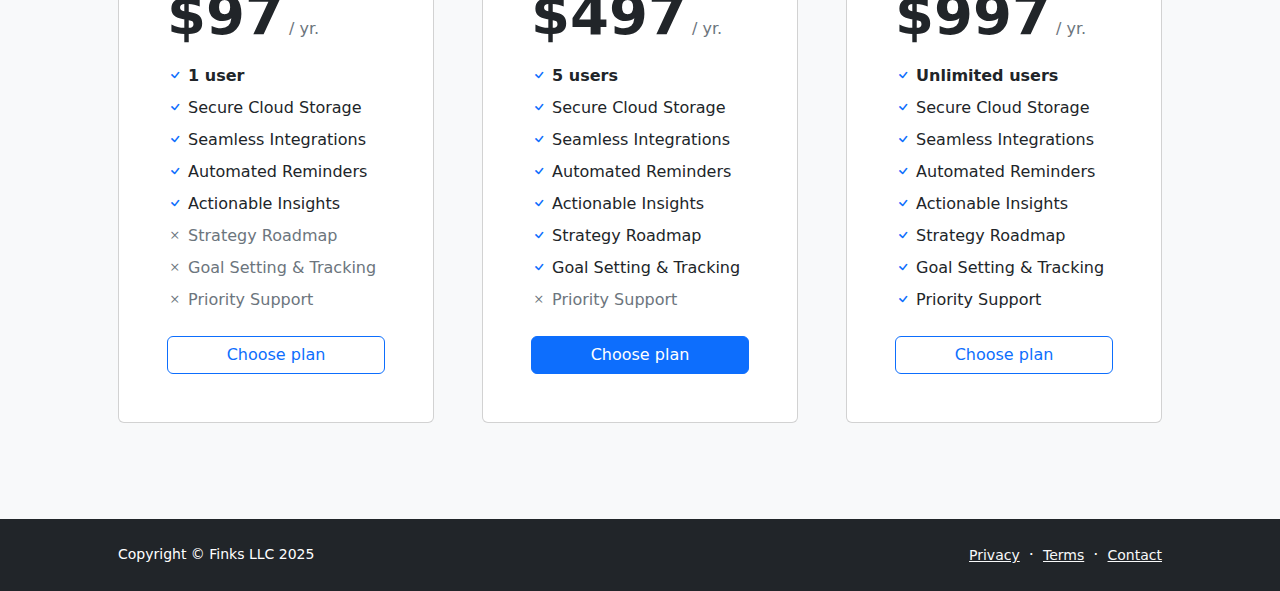
==== commit 95ba38b5: "Update index.html" ====
--- a/index.html
+++ b/index.html
@@ -86,7 +86,7 @@
                                 <div class="card-body p-5">
                                     <div class="small text-uppercase fw-bold text-muted">Lite</div>
                                     <div class="mb-3">
-                                        <span class="display-4 fw-bold">$100</span>
+                                        <span class="display-4 fw-bold">$97</span>
                                         <span class="text-muted">/ yr.</span>
                                     </div>
                                     <ul class="list-unstyled mb-4">
@@ -136,7 +136,7 @@
                                         Pro
                                     </div>
                                     <div class="mb-3">
-                                        <span class="display-4 fw-bold">$500</span>
+                                        <span class="display-4 fw-bold">$497</span>
                                         <span class="text-muted">/ yr.</span>
                                     </div>
                                     <ul class="list-unstyled mb-4">
@@ -183,7 +183,7 @@
                                 <div class="card-body p-5">
                                     <div class="small text-uppercase fw-bold text-muted">Scale</div>
                                     <div class="mb-3">
-                                        <span class="display-4 fw-bold">$1000</span>
+                                        <span class="display-4 fw-bold">$997</span>
                                         <span class="text-muted">/ yr.</span>
                                     </div>
                                     <ul class="list-unstyled mb-4">
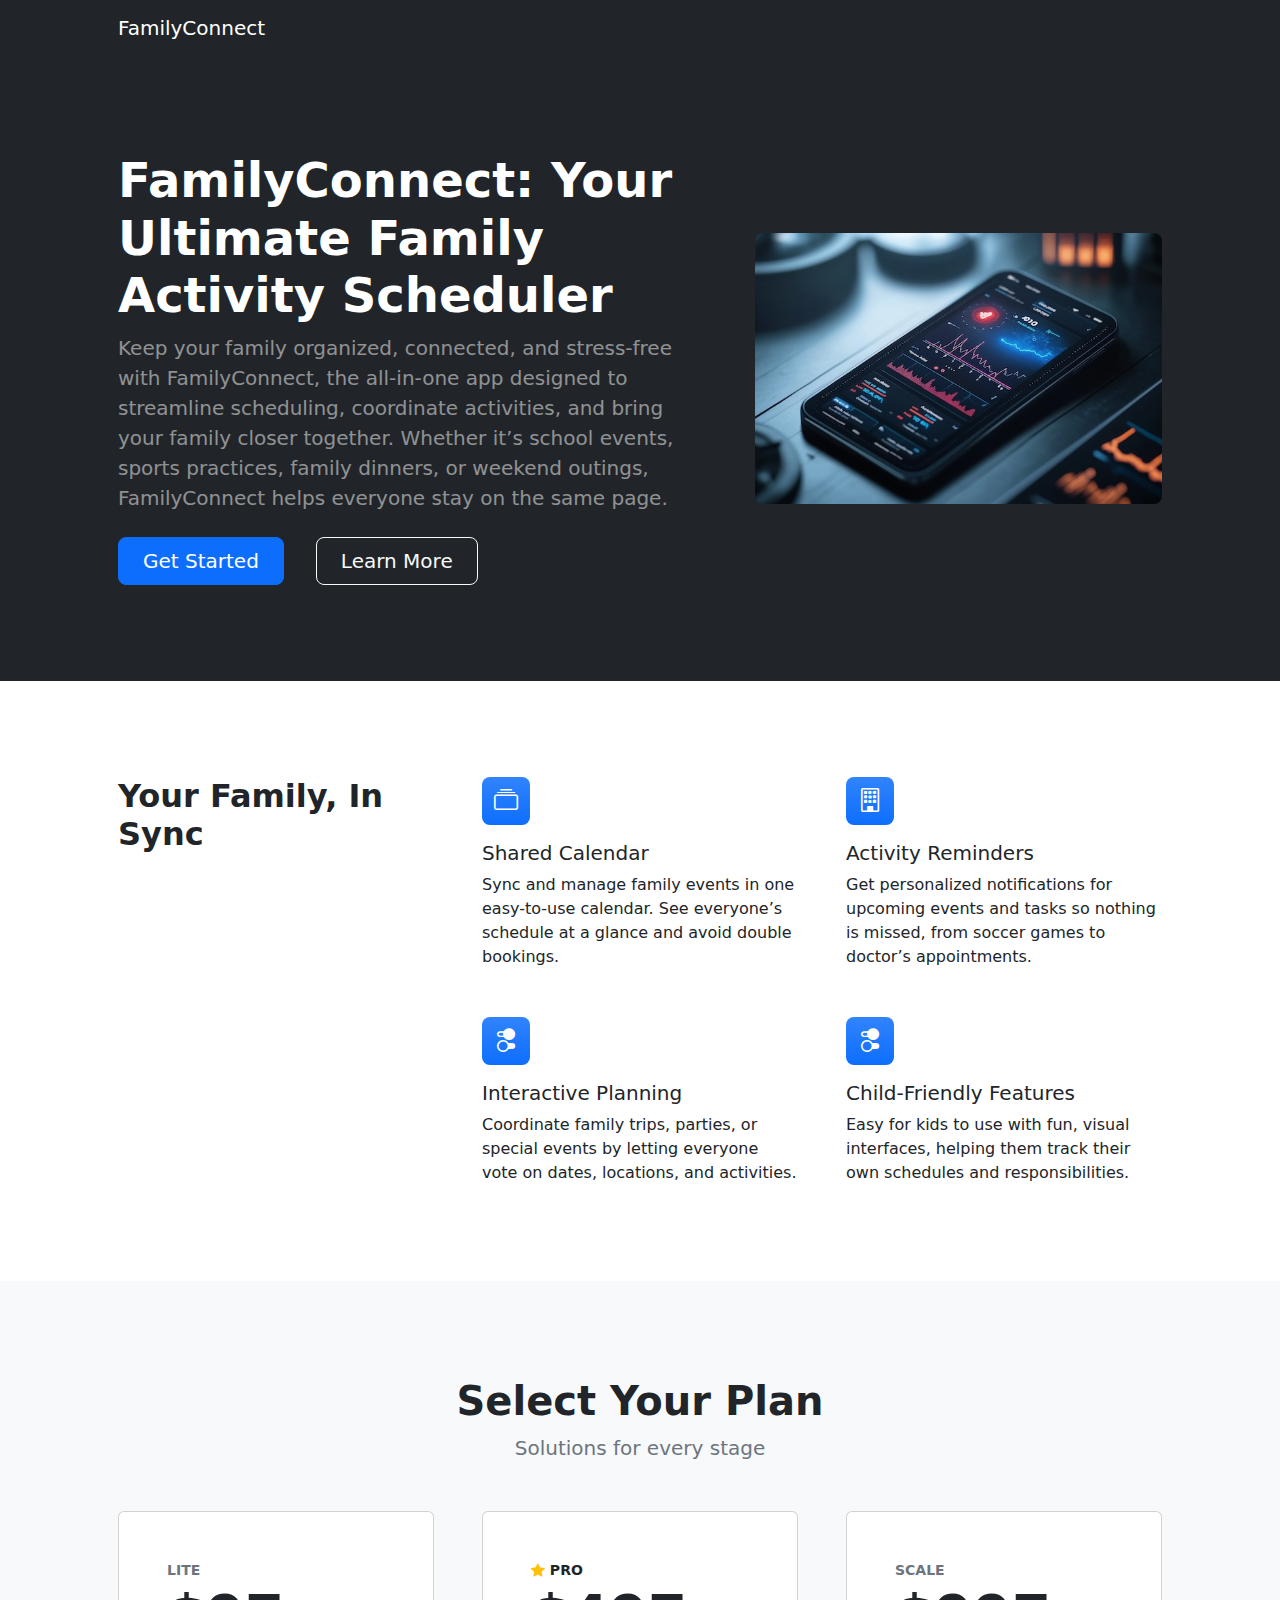
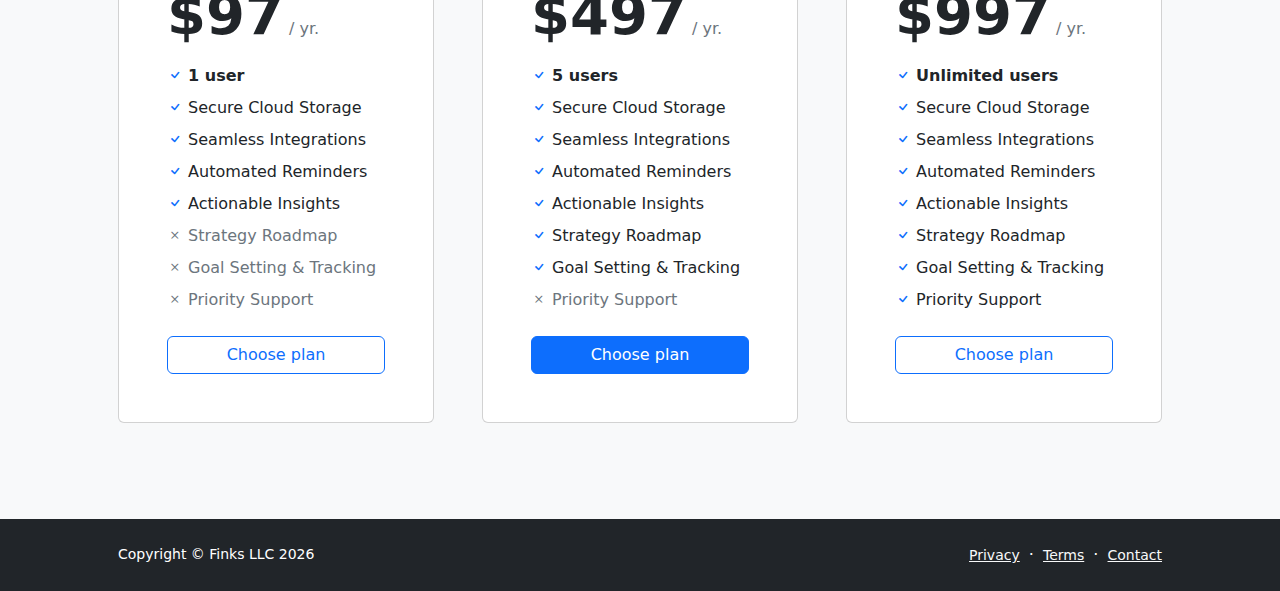
==== commit cbfd0520: "Update index.html" ====
--- a/index.html
+++ b/index.html
@@ -326,7 +326,7 @@
         <footer class="bg-dark py-4 mt-auto">
             <div class="container px-5">
                 <div class="row align-items-center justify-content-between flex-column flex-sm-row">
-                    <div class="col-auto"><div class="small m-0 text-white">Copyright &copy; Finks LLC 2025</div></div>
+                    <div class="col-auto"><div class="small m-0 text-white">Copyright &copy; Finks LLC <span id="current-year"></span></div></div>
                     <div class="col-auto">
                         <a class="link-light small" href="#!">Privacy</a>
                         <span class="text-white mx-1">&middot;</span>
@@ -343,5 +343,12 @@
         <script src="js/scripts.js"></script>
         <!-- Stripe Pricing-->
         <script async src=“https://js.stripe.com/v3/pricing-table.js”></script>
+        <!-- Current Year for Copyright-->
+        <script>
+        // Get the current year
+        const currentYear = new Date().getFullYear();
+        // Insert the current year into the HTML element with the id "current-year"
+        document.getElementById("current-year").textContent = currentYear;
+        </script>
     </body>
 </html>
